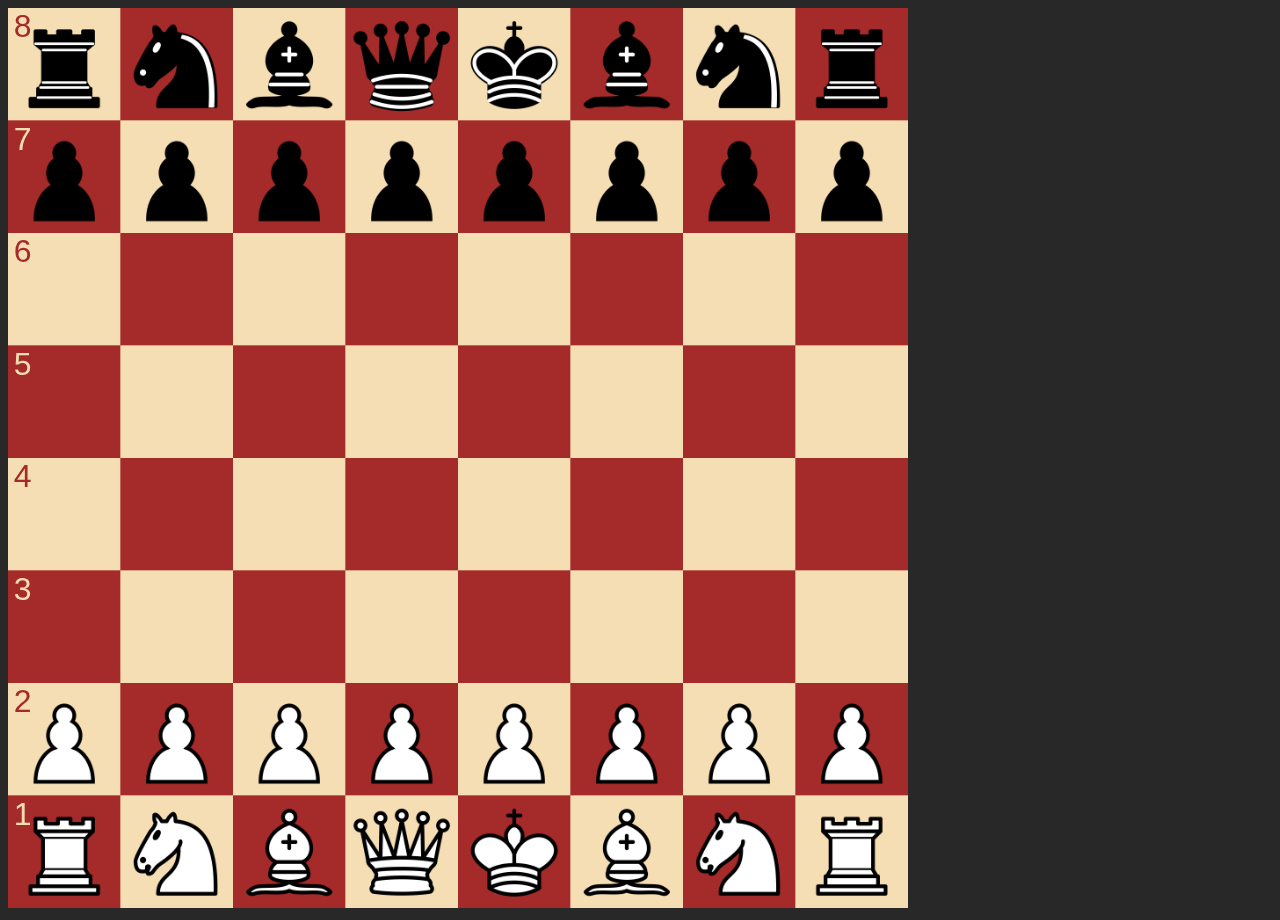
==== index.html @ e6ba58b2 "fixed clickhandler, new id mapping,  new arrays" ====
<!DOCTYPE html>
<html lang="en">
  <head>
    <meta charset="UTF-8" />
    <meta http-equiv="X-UA-Compatible" content="IE=edge" />
    <meta name="viewport" content="width=device-width, initial-scale=1.0" />
    <title>Skak</title>
    <link href="style.css" rel="stylesheet" />
  </head>
  <body>
    <div class="main">
      <canvas class="canvas"></canvas>
      <div class="Afile">
        <div class="square8" id="56">8</div>
        <div class="square7" id="48">7</div>
        <div class="square6" id="40">6</div>
        <div class="square5" id="32">5</div>
        <div class="square4" id="24">4</div>
        <div class="square3" id="16">3</div>
        <div class="square2" id="8">2</div>
        <div class="square1" id="0">1</div>
      </div>
      <div class="Bfile">
        <div class="square8" id="57"></div>
        <div class="square7" id="49"></div>
        <div class="square6" id="41"></div>
        <div class="square5" id="33"></div>
        <div class="square4" id="25"></div>
        <div class="square3" id="17"></div>
        <div class="square2" id="9"></div>
        <div class="square1" id="1"></div>
      </div>
      <div class="Cfile">
        <div class="square8" id="58"></div>
        <div class="square7" id="50"></div>
        <div class="square6" id="42"></div>
        <div class="square5" id="34"></div>
        <div class="square4" id="26"></div>
        <div class="square3" id="18"></div>
        <div class="square2" id="10"></div>
        <div class="square1" id="2"></div>
      </div>
      <div class="Dfile">
        <div class="square8" id="59"></div>
        <div class="square7" id="51"></div>
        <div class="square6" id="43"></div>
        <div class="square5" id="35"></div>
        <div class="square4" id="27"></div>
        <div class="square3" id="19"></div>
        <div class="square2" id="11"></div>
        <div class="square1" id="3"></div>
      </div>
      <div class="Efile">
        <div class="square8" id="60"></div>
        <div class="square7" id="52"></div>
        <div class="square6" id="44"></div>
        <div class="square5" id="36"></div>
        <div class="square4" id="28"></div>
        <div class="square3" id="20"></div>
        <div class="square2" id="12"></div>
        <div class="square1" id="4"></div>
      </div>
      <div class="Ffile">
        <div class="square8" id="61"></div>
        <div class="square7" id="53"></div>
        <div class="square6" id="45"></div>
        <div class="square5" id="37"></div>
        <div class="square4" id="29"></div>
        <div class="square3" id="21"></div>
        <div class="square2" id="13"></div>
        <div class="square1" id="5"></div>
      </div>
      <div class="Gfile">
        <div class="square8" id="62"></div>
        <div class="square7" id="54"></div>
        <div class="square6" id="46"></div>
        <div class="square5" id="38"></div>
        <div class="square4" id="30"></div>
        <div class="square3" id="22"></div>
        <div class="square2" id="14"></div>
        <div class="square1" id="6"></div>
      </div>
      <div class="Hfile">
        <div class="square8" id="63"></div>
        <div class="square7" id="55"></div>
        <div class="square6" id="47"></div>
        <div class="square5" id="39"></div>
        <div class="square4" id="31"></div>
        <div class="square3" id="23"></div>
        <div class="square2" id="15"></div>
        <div class="square1" id="7"></div>
      </div>
    </div>
    <script src="script.js"></script>
    <script src="squares.js"></script>
  </body>
</html>
---- style.css ----
body {
  background-color: #282828;
}

.main {
  position: relative;
  display: inline-block;
  height: 900px;
  width: 900px;
}

.canvas {
  position: absolute;
}

.Afile {
  position: absolute;
  display: inline-block;
  height: 100%;
  left: 0;
  width: 12.5%;
}

.Bfile {
  position: absolute;
  display: inline-block;
  height: 100%;
  left: 12.5%;
  width: 12.5%;
}

.Cfile {
  position: absolute;
  display: inline-block;
  height: 100%;
  left: 25%;
  width: 12.5%;
}

.Dfile {
  position: absolute;
  display: inline-block;
  height: 100%;
  left: 37.5%;
  width: 12.5%;
}

.Efile {
  position: absolute;
  display: inline-block;
  height: 100%;
  left: 50%;
  width: 12.5%;
}

.Ffile {
  position: absolute;
  display: inline-block;
  height: 100%;
  left: 62.5%;
  width: 12.5%;
}

.Gfile {
  position: absolute;
  display: inline-block;
  height: 100%;
  left: 75%;
  width: 12.5%;
}

.Hfile {
  position: absolute;
  display: inline-block;
  height: 100%;
  left: 87.5%;
  width: 12.5%;
}

.square8 {
  position: absolute;
  display: inline-block;
  height: 12.5%;
  width: 100%;
  top: 0;
  color: brown;
  text-align: left;
  text-indent: 5%;
  font-family: sans-serif;
  font-size: 200%;
}

.square7 {
  position: absolute;
  display: inline-block;
  height: 12.5%;
  width: 100%;
  top: 12.5%;
  color: wheat;
  text-align: left;
  text-indent: 5%;
  font-family: sans-serif;
  font-size: 200%;
}

.square6 {
  position: absolute;
  display: inline-block;
  height: 12.5%;
  width: 100%;
  top: 25%;
  color: brown;
  text-align: left;
  text-indent: 5%;
  font-family: sans-serif;
  font-size: 200%;
}

.square5 {
  position: absolute;
  display: inline-block;
  height: 12.5%;
  width: 100%;
  top: 37.5%;
  color: wheat;
  text-align: left;
  text-indent: 5%;
  font-family: sans-serif;
  font-size: 200%;
}

.square4 {
  position: absolute;
  display: inline-block;
  height: 12.5%;
  width: 100%;
  top: 50%;
  color: brown;
  text-align: left;
  text-indent: 5%;
  font-family: sans-serif;
  font-size: 200%;
}

.square3 {
  position: absolute;
  display: inline-block;
  height: 12.5%;
  width: 100%;
  top: 62.5%;
  color: wheat;
  text-align: left;
  text-indent: 5%;
  font-family: sans-serif;
  font-size: 200%;
}

.square2 {
  position: absolute;
  display: inline-block;
  height: 12.5%;
  width: 100%;
  top: 75%;
  color: brown;
  text-align: left;
  text-indent: 5%;
  font-family: sans-serif;
  font-size: 200%;
}

.square1 {
  position: absolute;
  display: inline-block;
  height: 12.5%;
  width: 100%;
  top: 87.5%;
  color: wheat;
  text-align: left;
  text-indent: 5%;
  font-family: sans-serif;
  font-size: 200%;
}
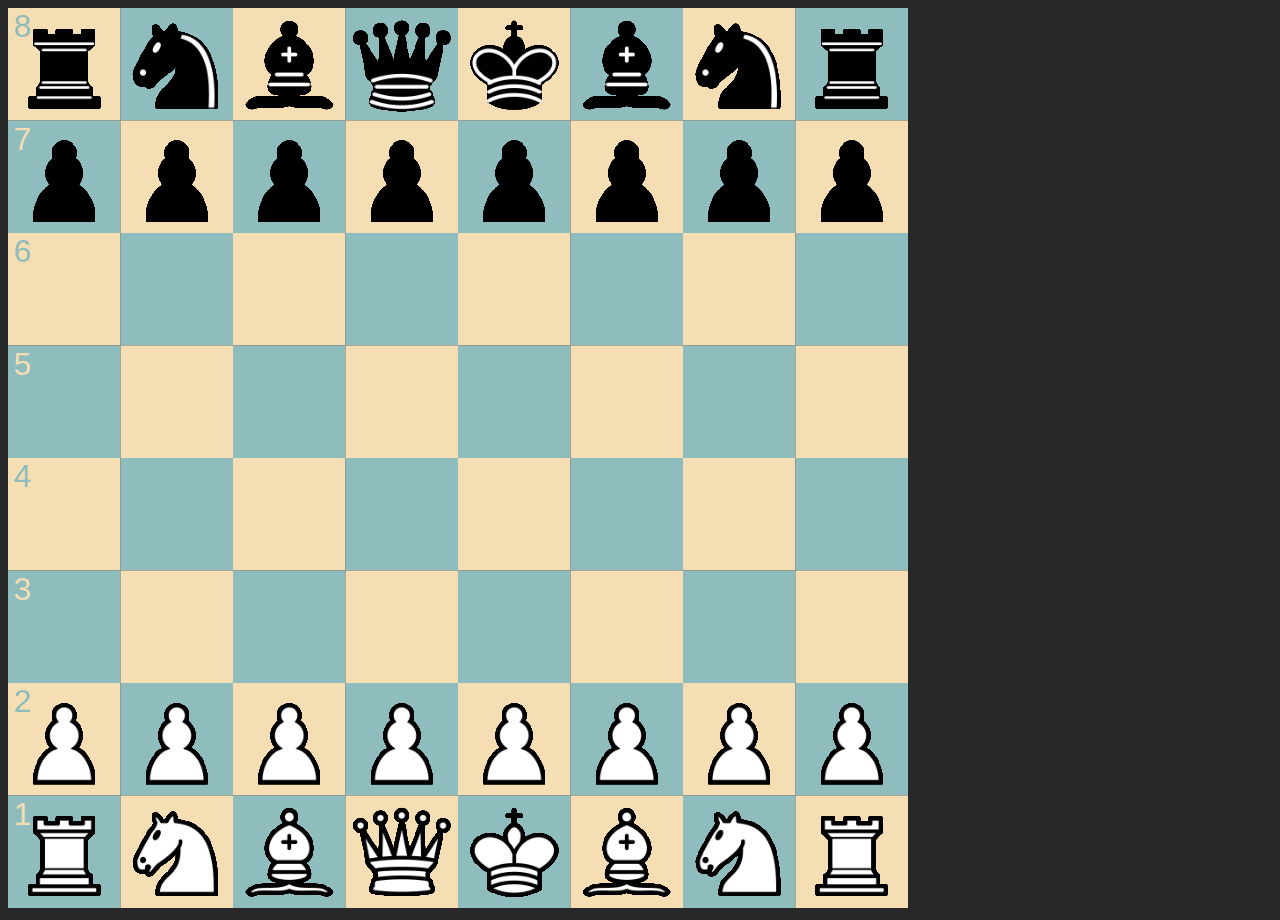
==== commit 661f61cd: "new functions" ====
--- a/index.html
+++ b/index.html
@@ -92,6 +92,5 @@
       </div>
     </div>
     <script src="script.js"></script>
-    <script src="squares.js"></script>
   </body>
 </html>
--- a/style.css
+++ b/style.css
@@ -83,11 +83,17 @@
   height: 12.5%;
   width: 100%;
   top: 0;
-  color: brown;
-  text-align: left;
-  text-indent: 5%;
-  font-family: sans-serif;
-  font-size: 200%;
+  text-align: left;
+  text-indent: 5%;
+  font-family: sans-serif;
+  font-size: 200%;
+
+  -webkit-touch-callout: none;
+  -webkit-user-select: none;
+  -khtml-user-select: none;
+  -moz-user-select: none;
+  -ms-user-select: none;
+  user-select: none;
 }
 
 .square7 {
@@ -101,6 +107,13 @@
   text-indent: 5%;
   font-family: sans-serif;
   font-size: 200%;
+
+  -webkit-touch-callout: none;
+  -webkit-user-select: none;
+  -khtml-user-select: none;
+  -moz-user-select: none;
+  -ms-user-select: none;
+  user-select: none;
 }
 
 .square6 {
@@ -109,11 +122,17 @@
   height: 12.5%;
   width: 100%;
   top: 25%;
-  color: brown;
-  text-align: left;
-  text-indent: 5%;
-  font-family: sans-serif;
-  font-size: 200%;
+  text-align: left;
+  text-indent: 5%;
+  font-family: sans-serif;
+  font-size: 200%;
+
+  -webkit-touch-callout: none;
+  -webkit-user-select: none;
+  -khtml-user-select: none;
+  -moz-user-select: none;
+  -ms-user-select: none;
+  user-select: none;
 }
 
 .square5 {
@@ -127,6 +146,13 @@
   text-indent: 5%;
   font-family: sans-serif;
   font-size: 200%;
+
+  -webkit-touch-callout: none;
+  -webkit-user-select: none;
+  -khtml-user-select: none;
+  -moz-user-select: none;
+  -ms-user-select: none;
+  user-select: none;
 }
 
 .square4 {
@@ -135,11 +161,17 @@
   height: 12.5%;
   width: 100%;
   top: 50%;
-  color: brown;
-  text-align: left;
-  text-indent: 5%;
-  font-family: sans-serif;
-  font-size: 200%;
+  text-align: left;
+  text-indent: 5%;
+  font-family: sans-serif;
+  font-size: 200%;
+
+  -webkit-touch-callout: none;
+  -webkit-user-select: none;
+  -khtml-user-select: none;
+  -moz-user-select: none;
+  -ms-user-select: none;
+  user-select: none;
 }
 
 .square3 {
@@ -153,6 +185,13 @@
   text-indent: 5%;
   font-family: sans-serif;
   font-size: 200%;
+
+  -webkit-touch-callout: none;
+  -webkit-user-select: none;
+  -khtml-user-select: none;
+  -moz-user-select: none;
+  -ms-user-select: none;
+  user-select: none;
 }
 
 .square2 {
@@ -161,11 +200,17 @@
   height: 12.5%;
   width: 100%;
   top: 75%;
-  color: brown;
-  text-align: left;
-  text-indent: 5%;
-  font-family: sans-serif;
-  font-size: 200%;
+  text-align: left;
+  text-indent: 5%;
+  font-family: sans-serif;
+  font-size: 200%;
+
+  -webkit-touch-callout: none;
+  -webkit-user-select: none;
+  -khtml-user-select: none;
+  -moz-user-select: none;
+  -ms-user-select: none;
+  user-select: none;
 }
 
 .square1 {
@@ -179,4 +224,11 @@
   text-indent: 5%;
   font-family: sans-serif;
   font-size: 200%;
-}
+
+  -webkit-touch-callout: none;
+  -webkit-user-select: none;
+  -khtml-user-select: none;
+  -moz-user-select: none;
+  -ms-user-select: none;
+  user-select: none;
+}
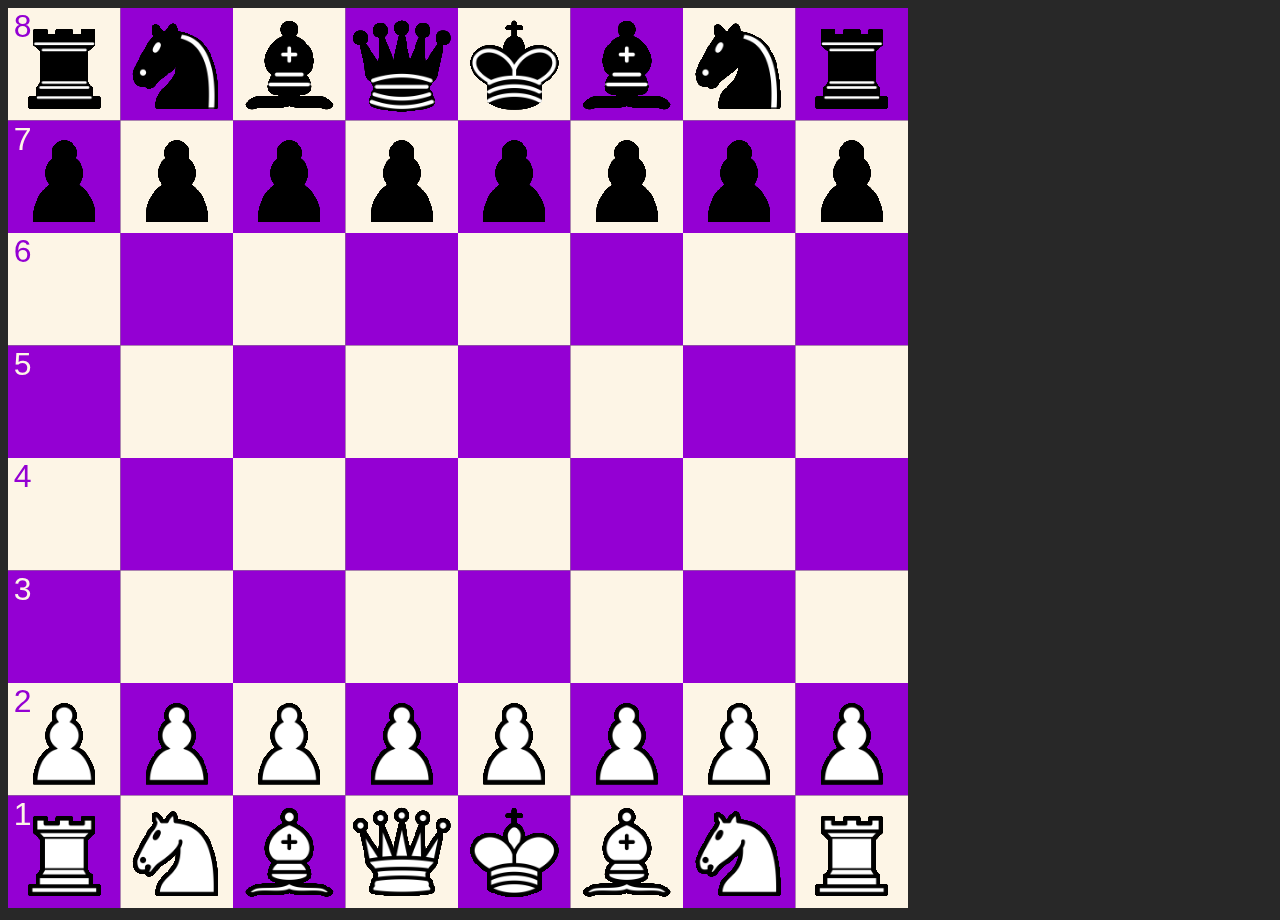
==== commit b5b1274b: "piece out" ====
--- a/index.html
+++ b/index.html
@@ -8,7 +8,7 @@
     <link href="style.css" rel="stylesheet" />
   </head>
   <body>
-    <div class="main">
+    <div class="clickGrid">
       <canvas class="canvas"></canvas>
       <div class="Afile">
         <div class="square8" id="56">8</div>
--- a/style.css
+++ b/style.css
@@ -2,11 +2,9 @@
   background-color: #282828;
 }
 
-.main {
+.clickGrid {
   position: relative;
   display: inline-block;
-  height: 900px;
-  width: 900px;
 }
 
 .canvas {
@@ -102,7 +100,6 @@
   height: 12.5%;
   width: 100%;
   top: 12.5%;
-  color: wheat;
   text-align: left;
   text-indent: 5%;
   font-family: sans-serif;
@@ -141,7 +138,6 @@
   height: 12.5%;
   width: 100%;
   top: 37.5%;
-  color: wheat;
   text-align: left;
   text-indent: 5%;
   font-family: sans-serif;
@@ -180,7 +176,6 @@
   height: 12.5%;
   width: 100%;
   top: 62.5%;
-  color: wheat;
   text-align: left;
   text-indent: 5%;
   font-family: sans-serif;
@@ -219,16 +214,15 @@
   height: 12.5%;
   width: 100%;
   top: 87.5%;
-  color: wheat;
-  text-align: left;
-  text-indent: 5%;
-  font-family: sans-serif;
-  font-size: 200%;
-
-  -webkit-touch-callout: none;
-  -webkit-user-select: none;
-  -khtml-user-select: none;
-  -moz-user-select: none;
-  -ms-user-select: none;
-  user-select: none;
-}
+  text-align: left;
+  text-indent: 5%;
+  font-family: sans-serif;
+  font-size: 200%;
+
+  -webkit-touch-callout: none;
+  -webkit-user-select: none;
+  -khtml-user-select: none;
+  -moz-user-select: none;
+  -ms-user-select: none;
+  user-select: none;
+}
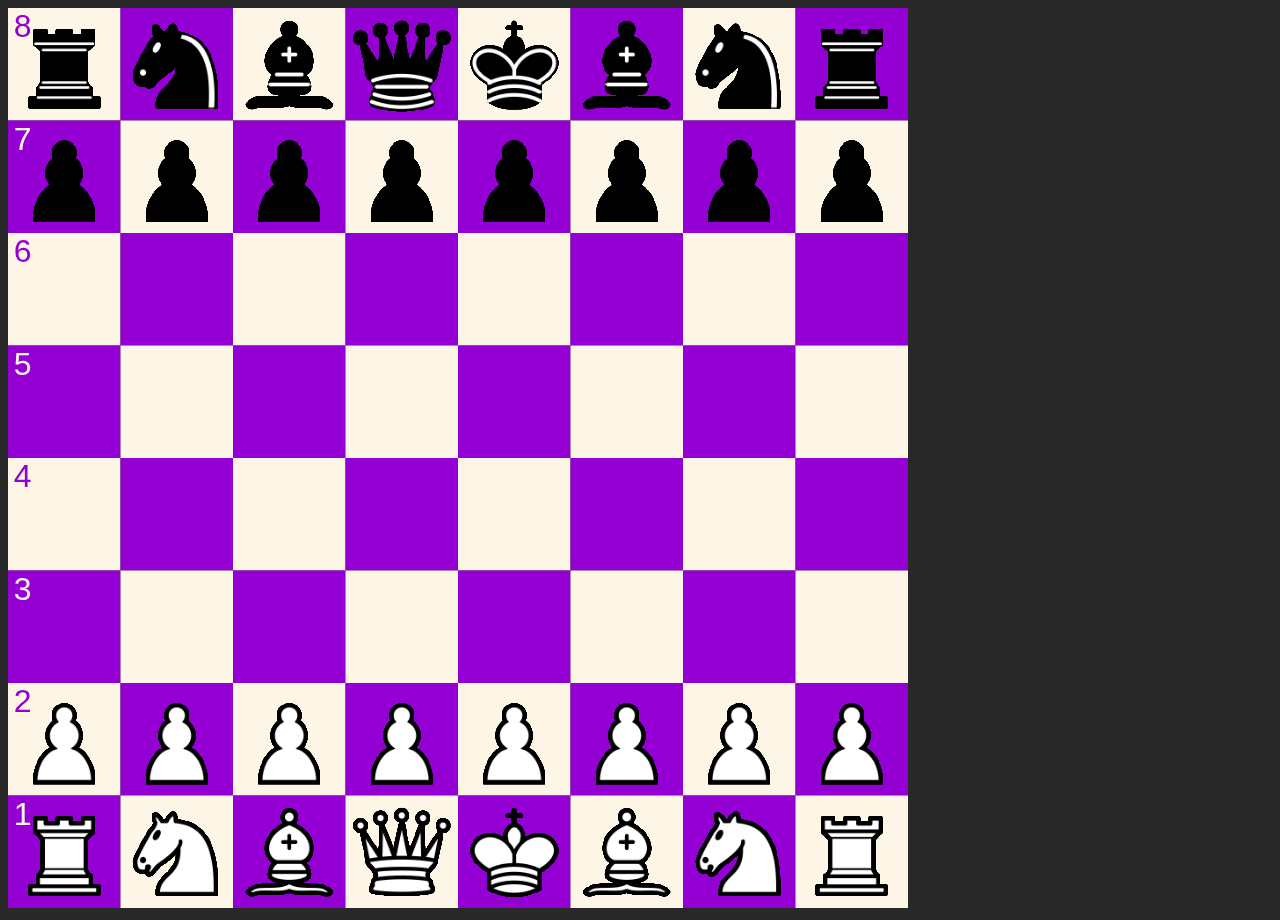
==== commit 602a5f72: "icon" ====
--- a/index.html
+++ b/index.html
@@ -6,6 +6,7 @@
     <meta name="viewport" content="width=device-width, initial-scale=1.0" />
     <title>Skak</title>
     <link href="style.css" rel="stylesheet" />
+    <link rel="icon" type="image/x-icon" href="/pieces/queen_white.png" />
   </head>
   <body>
     <div class="clickGrid">
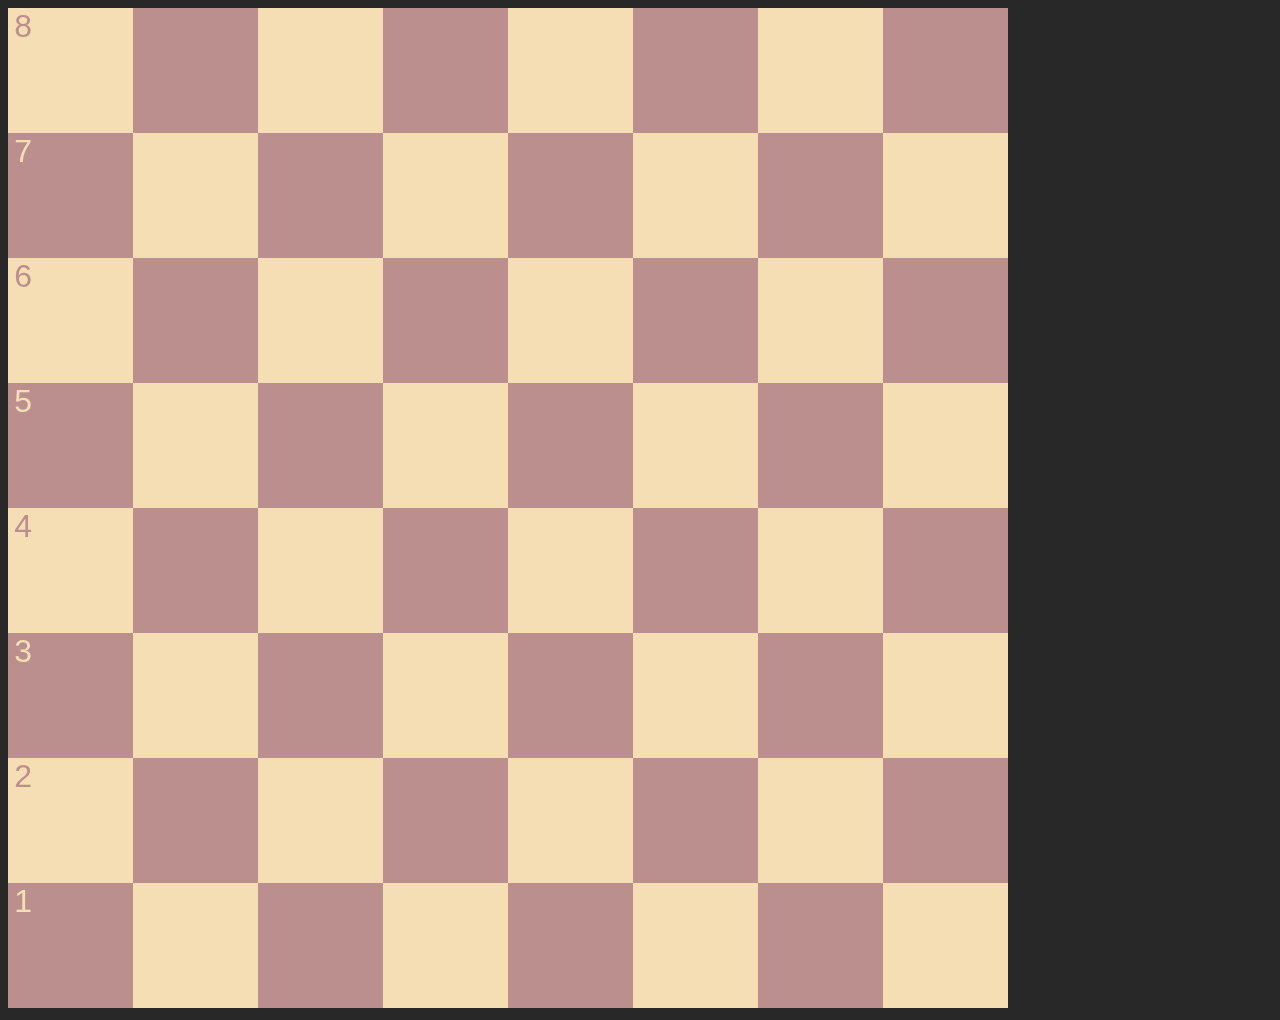
==== commit bda1d8c6: "format" ====
--- a/index.html
+++ b/index.html
@@ -92,6 +92,6 @@
         <div class="square1" id="7"></div>
       </div>
     </div>
-    <script src="script.js"></script>
+    <script defer="true" src="/script.js" type="module"></script>
   </body>
 </html>
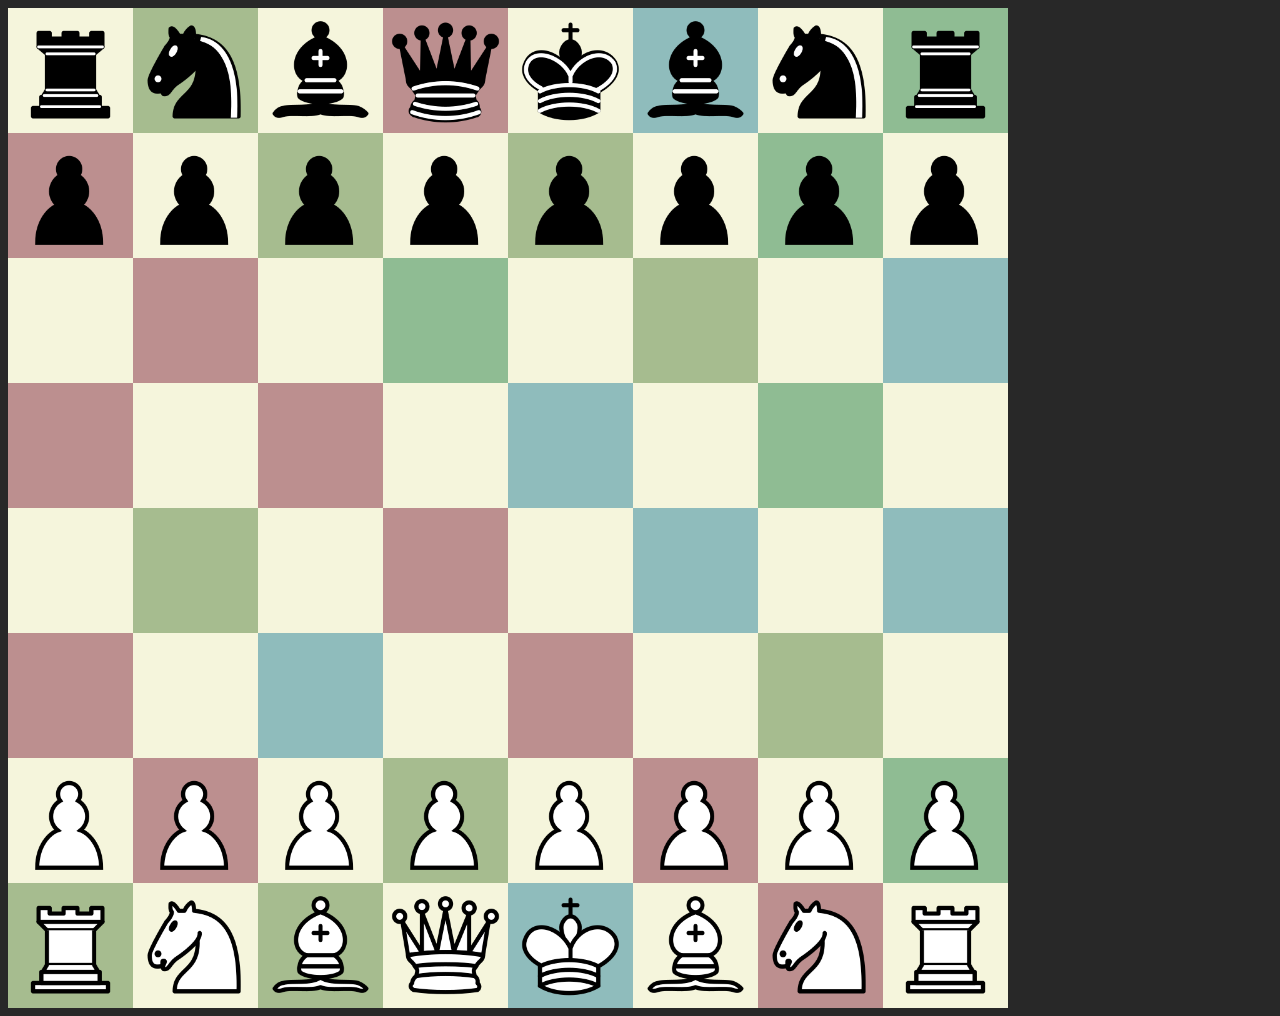
==== commit a6f125d5: "godnat" ====
--- a/index.html
+++ b/index.html
@@ -1,97 +1,82 @@
 <!DOCTYPE html>
 <html lang="en">
-  <head>
-    <meta charset="UTF-8" />
-    <meta http-equiv="X-UA-Compatible" content="IE=edge" />
-    <meta name="viewport" content="width=device-width, initial-scale=1.0" />
-    <title>Skak</title>
-    <link href="style.css" rel="stylesheet" />
-    <link rel="icon" type="image/x-icon" href="/pieces/queen_white.png" />
-  </head>
-  <body>
-    <div class="clickGrid">
-      <canvas class="canvas"></canvas>
-      <div class="Afile">
-        <div class="square8" id="56">8</div>
-        <div class="square7" id="48">7</div>
-        <div class="square6" id="40">6</div>
-        <div class="square5" id="32">5</div>
-        <div class="square4" id="24">4</div>
-        <div class="square3" id="16">3</div>
-        <div class="square2" id="8">2</div>
-        <div class="square1" id="0">1</div>
-      </div>
-      <div class="Bfile">
-        <div class="square8" id="57"></div>
-        <div class="square7" id="49"></div>
-        <div class="square6" id="41"></div>
-        <div class="square5" id="33"></div>
-        <div class="square4" id="25"></div>
-        <div class="square3" id="17"></div>
-        <div class="square2" id="9"></div>
-        <div class="square1" id="1"></div>
-      </div>
-      <div class="Cfile">
-        <div class="square8" id="58"></div>
-        <div class="square7" id="50"></div>
-        <div class="square6" id="42"></div>
-        <div class="square5" id="34"></div>
-        <div class="square4" id="26"></div>
-        <div class="square3" id="18"></div>
-        <div class="square2" id="10"></div>
-        <div class="square1" id="2"></div>
-      </div>
-      <div class="Dfile">
-        <div class="square8" id="59"></div>
-        <div class="square7" id="51"></div>
-        <div class="square6" id="43"></div>
-        <div class="square5" id="35"></div>
-        <div class="square4" id="27"></div>
-        <div class="square3" id="19"></div>
-        <div class="square2" id="11"></div>
-        <div class="square1" id="3"></div>
-      </div>
-      <div class="Efile">
-        <div class="square8" id="60"></div>
-        <div class="square7" id="52"></div>
-        <div class="square6" id="44"></div>
-        <div class="square5" id="36"></div>
-        <div class="square4" id="28"></div>
-        <div class="square3" id="20"></div>
-        <div class="square2" id="12"></div>
-        <div class="square1" id="4"></div>
-      </div>
-      <div class="Ffile">
-        <div class="square8" id="61"></div>
-        <div class="square7" id="53"></div>
-        <div class="square6" id="45"></div>
-        <div class="square5" id="37"></div>
-        <div class="square4" id="29"></div>
-        <div class="square3" id="21"></div>
-        <div class="square2" id="13"></div>
-        <div class="square1" id="5"></div>
-      </div>
-      <div class="Gfile">
-        <div class="square8" id="62"></div>
-        <div class="square7" id="54"></div>
-        <div class="square6" id="46"></div>
-        <div class="square5" id="38"></div>
-        <div class="square4" id="30"></div>
-        <div class="square3" id="22"></div>
-        <div class="square2" id="14"></div>
-        <div class="square1" id="6"></div>
-      </div>
-      <div class="Hfile">
-        <div class="square8" id="63"></div>
-        <div class="square7" id="55"></div>
-        <div class="square6" id="47"></div>
-        <div class="square5" id="39"></div>
-        <div class="square4" id="31"></div>
-        <div class="square3" id="23"></div>
-        <div class="square2" id="15"></div>
-        <div class="square1" id="7"></div>
-      </div>
-    </div>
-    <script defer="true" src="/script.js" type="module"></script>
-  </body>
+	<head>
+		<meta charset="UTF-8" />
+		<meta http-equiv="X-UA-Compatible" content="IE=edge" />
+		<meta name="viewport" content="width=device-width, initial-scale=1.0" />
+		<title>Brrr</title>
+		<link href="style.css" rel="stylesheet" />
+		<link rel="icon" type="image/x-icon" href="/img/NB.png" />
+	</head>
+	<body>
+		<div id="clickGrid">
+			<canvas id="canvas"></canvas>
+			<canvas id="fakeCanvas"></canvas>
+			<div id="56"></div>
+			<div id="57"></div>
+			<div id="58"></div>
+			<div id="59"></div>
+			<div id="60"></div>
+			<div id="61"></div>
+			<div id="62"></div>
+			<div id="63"></div>
+			<div id="48"></div>
+			<div id="49"></div>
+			<div id="50"></div>
+			<div id="51"></div>
+			<div id="52"></div>
+			<div id="53"></div>
+			<div id="54"></div>
+			<div id="55"></div>
+			<div id="40"></div>
+			<div id="41"></div>
+			<div id="42"></div>
+			<div id="43"></div>
+			<div id="44"></div>
+			<div id="45"></div>
+			<div id="46"></div>
+			<div id="47"></div>
+			<div id="32"></div>
+			<div id="33"></div>
+			<div id="34"></div>
+			<div id="35"></div>
+			<div id="36"></div>
+			<div id="37"></div>
+			<div id="38"></div>
+			<div id="39"></div>
+			<div id="24"></div>
+			<div id="25"></div>
+			<div id="26"></div>
+			<div id="27"></div>
+			<div id="28"></div>
+			<div id="29"></div>
+			<div id="30"></div>
+			<div id="31"></div>
+			<div id="16"></div>
+			<div id="17"></div>
+			<div id="18"></div>
+			<div id="19"></div>
+			<div id="20"></div>
+			<div id="21"></div>
+			<div id="22"></div>
+			<div id="23"></div>
+			<div id="8"></div>
+			<div id="9"></div>
+			<div id="10"></div>
+			<div id="11"></div>
+			<div id="12"></div>
+			<div id="13"></div>
+			<div id="14"></div>
+			<div id="15"></div>
+			<div id="0"></div>
+			<div id="1"></div>
+			<div id="2"></div>
+			<div id="3"></div>
+			<div id="4"></div>
+			<div id="5"></div>
+			<div id="6"></div>
+			<div id="7"></div>
+		</div>
+		<script defer="true" src="/script.js" type="module"></script>
+	</body>
 </html>
--- a/style.css
+++ b/style.css
@@ -1,228 +1,24 @@
 body {
-  background-color: #282828;
+	background-color: #282828;
 }
 
-.clickGrid {
-  position: relative;
-  display: inline-block;
+#clickGrid {
+	position: relative;
+	display: grid;
+	grid-template-columns: repeat(8, 1fr);
+	grid-template-rows: repeat(8, 1fr);
+	gap: 0;
 }
 
-.canvas {
-  position: absolute;
+#clickGrid div {
+	width: 100%;
+	height: 100%;
 }
 
-.Afile {
-  position: absolute;
-  display: inline-block;
-  height: 100%;
-  left: 0;
-  width: 12.5%;
+#canvas {
+	position: absolute;
 }
 
-.Bfile {
-  position: absolute;
-  display: inline-block;
-  height: 100%;
-  left: 12.5%;
-  width: 12.5%;
+#fakeCanvas {
+	display: none;
 }
-
-.Cfile {
-  position: absolute;
-  display: inline-block;
-  height: 100%;
-  left: 25%;
-  width: 12.5%;
-}
-
-.Dfile {
-  position: absolute;
-  display: inline-block;
-  height: 100%;
-  left: 37.5%;
-  width: 12.5%;
-}
-
-.Efile {
-  position: absolute;
-  display: inline-block;
-  height: 100%;
-  left: 50%;
-  width: 12.5%;
-}
-
-.Ffile {
-  position: absolute;
-  display: inline-block;
-  height: 100%;
-  left: 62.5%;
-  width: 12.5%;
-}
-
-.Gfile {
-  position: absolute;
-  display: inline-block;
-  height: 100%;
-  left: 75%;
-  width: 12.5%;
-}
-
-.Hfile {
-  position: absolute;
-  display: inline-block;
-  height: 100%;
-  left: 87.5%;
-  width: 12.5%;
-}
-
-.square8 {
-  position: absolute;
-  display: inline-block;
-  height: 12.5%;
-  width: 100%;
-  top: 0;
-  text-align: left;
-  text-indent: 5%;
-  font-family: sans-serif;
-  font-size: 200%;
-
-  -webkit-touch-callout: none;
-  -webkit-user-select: none;
-  -khtml-user-select: none;
-  -moz-user-select: none;
-  -ms-user-select: none;
-  user-select: none;
-}
-
-.square7 {
-  position: absolute;
-  display: inline-block;
-  height: 12.5%;
-  width: 100%;
-  top: 12.5%;
-  text-align: left;
-  text-indent: 5%;
-  font-family: sans-serif;
-  font-size: 200%;
-
-  -webkit-touch-callout: none;
-  -webkit-user-select: none;
-  -khtml-user-select: none;
-  -moz-user-select: none;
-  -ms-user-select: none;
-  user-select: none;
-}
-
-.square6 {
-  position: absolute;
-  display: inline-block;
-  height: 12.5%;
-  width: 100%;
-  top: 25%;
-  text-align: left;
-  text-indent: 5%;
-  font-family: sans-serif;
-  font-size: 200%;
-
-  -webkit-touch-callout: none;
-  -webkit-user-select: none;
-  -khtml-user-select: none;
-  -moz-user-select: none;
-  -ms-user-select: none;
-  user-select: none;
-}
-
-.square5 {
-  position: absolute;
-  display: inline-block;
-  height: 12.5%;
-  width: 100%;
-  top: 37.5%;
-  text-align: left;
-  text-indent: 5%;
-  font-family: sans-serif;
-  font-size: 200%;
-
-  -webkit-touch-callout: none;
-  -webkit-user-select: none;
-  -khtml-user-select: none;
-  -moz-user-select: none;
-  -ms-user-select: none;
-  user-select: none;
-}
-
-.square4 {
-  position: absolute;
-  display: inline-block;
-  height: 12.5%;
-  width: 100%;
-  top: 50%;
-  text-align: left;
-  text-indent: 5%;
-  font-family: sans-serif;
-  font-size: 200%;
-
-  -webkit-touch-callout: none;
-  -webkit-user-select: none;
-  -khtml-user-select: none;
-  -moz-user-select: none;
-  -ms-user-select: none;
-  user-select: none;
-}
-
-.square3 {
-  position: absolute;
-  display: inline-block;
-  height: 12.5%;
-  width: 100%;
-  top: 62.5%;
-  text-align: left;
-  text-indent: 5%;
-  font-family: sans-serif;
-  font-size: 200%;
-
-  -webkit-touch-callout: none;
-  -webkit-user-select: none;
-  -khtml-user-select: none;
-  -moz-user-select: none;
-  -ms-user-select: none;
-  user-select: none;
-}
-
-.square2 {
-  position: absolute;
-  display: inline-block;
-  height: 12.5%;
-  width: 100%;
-  top: 75%;
-  text-align: left;
-  text-indent: 5%;
-  font-family: sans-serif;
-  font-size: 200%;
-
-  -webkit-touch-callout: none;
-  -webkit-user-select: none;
-  -khtml-user-select: none;
-  -moz-user-select: none;
-  -ms-user-select: none;
-  user-select: none;
-}
-
-.square1 {
-  position: absolute;
-  display: inline-block;
-  height: 12.5%;
-  width: 100%;
-  top: 87.5%;
-  text-align: left;
-  text-indent: 5%;
-  font-family: sans-serif;
-  font-size: 200%;
-
-  -webkit-touch-callout: none;
-  -webkit-user-select: none;
-  -khtml-user-select: none;
-  -moz-user-select: none;
-  -ms-user-select: none;
-  user-select: none;
-}
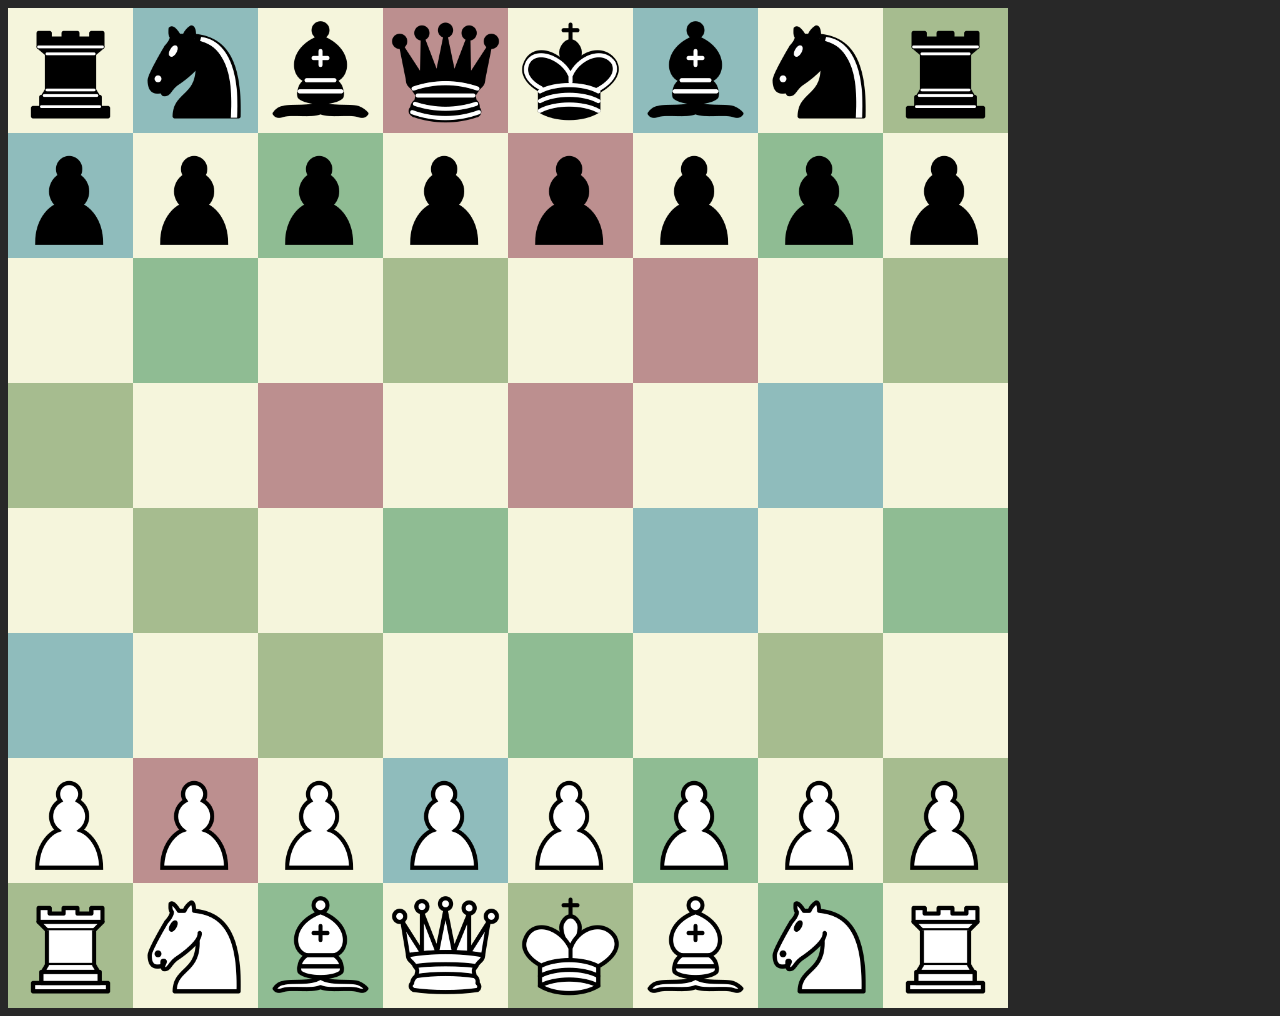
==== commit cc0ff60e: "sur" ====
--- a/index.html
+++ b/index.html
@@ -11,7 +11,6 @@
 	<body>
 		<div id="clickGrid">
 			<canvas id="canvas"></canvas>
-			<canvas id="fakeCanvas"></canvas>
 			<div id="56"></div>
 			<div id="57"></div>
 			<div id="58"></div>
--- a/style.css
+++ b/style.css
@@ -17,8 +17,5 @@
 
 #canvas {
 	position: absolute;
+	pointer-events: none;
 }
-
-#fakeCanvas {
-	display: none;
-}
